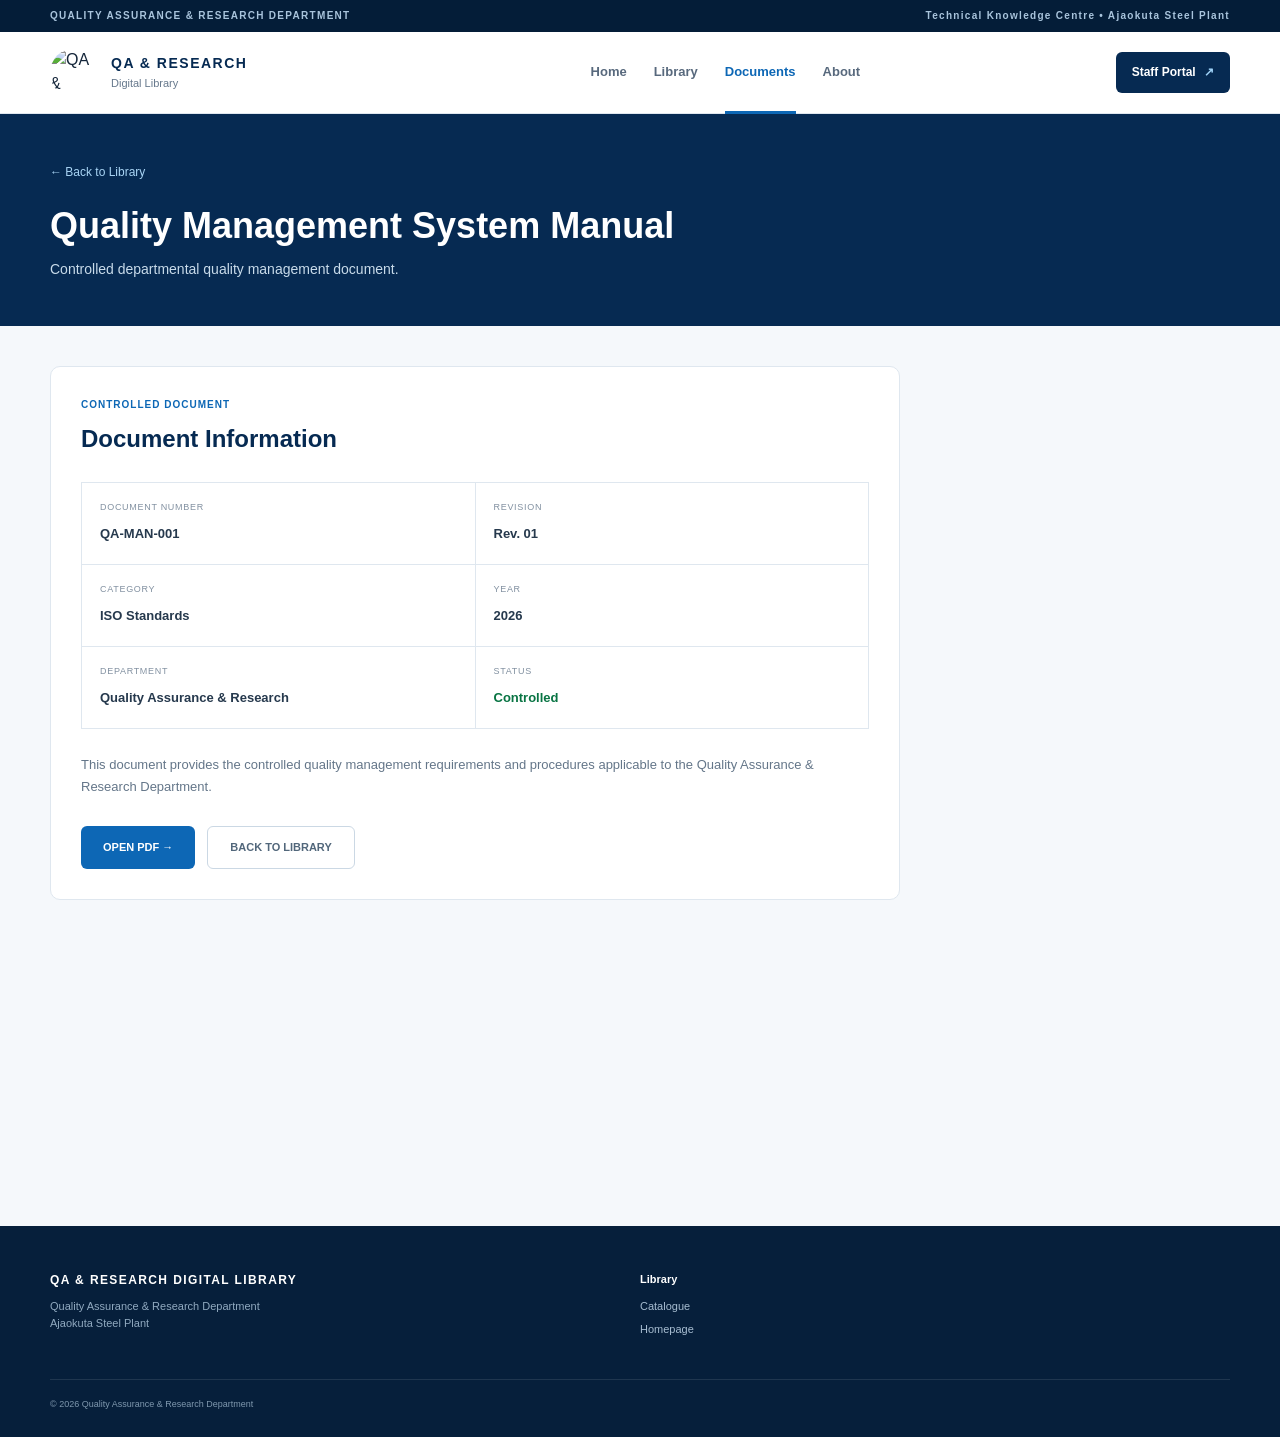
==== document.html @ fb2646c5 "Add files via upload" ====
<!DOCTYPE html>
<html lang="en">

<head>

    <meta charset="UTF-8">

    <meta name="viewport"
          content="width=device-width, initial-scale=1.0">

    <title>Document Details | QA & Research Library</title>

    <link rel="stylesheet"
          href="style.css">
          <link rel="manifest" href="manifest.json">
<meta name="theme-color" content="#062a52">

    <style>

        .document-page {
            background: #f5f8fb;
            min-height: 100vh;
            padding-bottom: 80px;
        }

        .document-hero {
            background: #062a52;
            color: white;
            padding: 45px 0;
        }

        .back-link {
            color: #a9d5f5;
            font-size: 12px;
            text-decoration: none;
        }

        .back-link:hover {
            color: white;
        }

        .document-hero h1 {
            font-size: 36px;
            max-width: 800px;
            line-height: 1.2;
            margin: 20px 0 12px;
        }

        .document-hero p {
            color: #c8dbea;
            max-width: 700px;
            font-size: 14px;
        }

        .document-content {
            padding-top: 40px;
        }

        .document-card {
            background: white;
            border: 1px solid #dfe7ef;
            border-radius: 10px;
            padding: 30px;
            max-width: 850px;
        }

        .document-label {
            color: #0d67b5;
            font-size: 10px;
            font-weight: 900;
            letter-spacing: 1px;
            margin-bottom: 8px;
        }

        .document-card h2 {
            color: #062a52;
            font-size: 24px;
            margin-bottom: 25px;
        }

        .details-grid {
            display: grid;
            grid-template-columns: repeat(2, 1fr);
            gap: 1px;
            background: #dfe7ef;
            border: 1px solid #dfe7ef;
            margin-bottom: 25px;
        }

        .detail-item {
            background: white;
            padding: 18px;
        }

        .detail-item span {
            display: block;
            color: #8190a0;
            font-size: 9px;
            text-transform: uppercase;
            letter-spacing: .7px;
            margin-bottom: 6px;
        }

        .detail-item strong {
            color: #26394d;
            font-size: 13px;
        }

        .status-controlled {
            color: #087443 !important;
        }

        .document-description {
            color: #647689;
            font-size: 13px;
            line-height: 1.7;
            margin-bottom: 28px;
        }

        .document-actions {
            display: flex;
            gap: 12px;
            flex-wrap: wrap;
        }

        .open-pdf {
            background: #0d67b5;
            color: white;
            padding: 13px 22px;
            border-radius: 6px;
            text-decoration: none;
            font-size: 11px;
            font-weight: 800;
        }

        .open-pdf:hover {
            background: #062a52;
        }

        .back-library {
            border: 1px solid #cbd8e4;
            color: #52677b;
            padding: 12px 22px;
            border-radius: 6px;
            text-decoration: none;
            font-size: 11px;
            font-weight: 800;
        }

        .back-library:hover {
            background: #eef5fa;
        }

        @media (max-width: 600px) {

            .document-hero h1 {
                font-size: 28px;
            }

            .document-card {
                padding: 20px;
            }

            .details-grid {
                grid-template-columns: 1fr;
            }

        }

    </style>

</head>


<body>


<!-- TOP BAR -->

<div class="topbar">

    <div class="container topbar-inner">

        <span>
            QUALITY ASSURANCE & RESEARCH DEPARTMENT
        </span>

        <span>
            Technical Knowledge Centre • Ajaokuta Steel Plant
        </span>

    </div>

</div>


<!-- HEADER -->

<header class="header">

    <div class="container nav">

        <a class="brand"
           href="index.html">

            <img
                src="images/logo.png"
                alt="QA & Research"
            >

            <span>

                <b>
                    QA & RESEARCH
                </b>

                <small>
                    Digital Library
                </small>

            </span>

        </a>


        <nav>

            <a href="index.html">
                Home
            </a>

            <a href="library.html">
                Library
            </a>

            <a class="active"
               href="library.html">
                Documents
            </a>

            <a href="index.html#about">
                About
            </a>

        </nav>


        <a class="portal"
           href="#">
            Staff Portal
            <span>↗</span>
        </a>

    </div>

</header>



<!-- DOCUMENT HERO -->

<section class="document-hero">

    <div class="container">

        <a class="back-link"
           href="library.html">

            ← Back to Library

        </a>


        <h1 id="documentTitle">
            Quality Management System Manual
        </h1>


        <p id="documentDescription">

            Controlled departmental quality
            management document.

        </p>

    </div>

</section>



<!-- DOCUMENT DETAILS -->

<main class="document-page">

    <div class="container document-content">

        <div class="document-card">

            <div class="document-label">
                CONTROLLED DOCUMENT
            </div>


            <h2>
                Document Information
            </h2>


            <div class="details-grid">


                <div class="detail-item">

                    <span>
                        Document Number
                    </span>

                    <strong id="documentNumber">
                        QA-MAN-001
                    </strong>

                </div>


                <div class="detail-item">

                    <span>
                        Revision
                    </span>

                    <strong id="documentRevision">
                        Rev. 01
                    </strong>

                </div>


                <div class="detail-item">

                    <span>
                        Category
                    </span>

                    <strong id="documentCategory">
                        ISO Standards
                    </strong>

                </div>


                <div class="detail-item">

                    <span>
                        Year
                    </span>

                    <strong id="documentYear">
                        2026
                    </strong>

                </div>


                <div class="detail-item">

                    <span>
                        Department
                    </span>

                    <strong>
                        Quality Assurance & Research
                    </strong>

                </div>


                <div class="detail-item">

                    <span>
                        Status
                    </span>

                    <strong
                        class="status-controlled"
                        id="documentStatus">

                        Controlled

                    </strong>

                </div>


            </div>


            <p class="document-description"
               id="fullDescription">

                This document provides the controlled
                quality management requirements and
                procedures applicable to the Quality
                Assurance & Research Department.

            </p>


            <div class="document-actions">

                <a
                    class="open-pdf"
                    id="pdfLink"
                    href="documents/iso/qms-manual.pdf"
                    target="_blank">

                    OPEN PDF →

                </a>


                <a
                    class="back-library"
                    href="library.html">

                    BACK TO LIBRARY

                </a>

            </div>

        </div>

    </div>

</main>



<!-- FOOTER -->

<footer>

    <div class="container footer-grid">

        <div>

            <div class="footer-brand">
                QA & RESEARCH DIGITAL LIBRARY
            </div>

            <p>
                Quality Assurance & Research Department
                <br>
                Ajaokuta Steel Plant
            </p>

        </div>


        <div>

            <b>
                Library
            </b>

            <a href="library.html">
                Catalogue
            </a>

            <a href="index.html">
                Homepage
            </a>

        </div>


    </div>


    <div class="container copyright">

        © 2026 Quality Assurance & Research Department

    </div>

</footer>

<script>

const documents = {

    "QA-MAN-001": {
        title: "Quality Management System Manual",
        description: "Controlled departmental quality management document.",
        number: "QA-MAN-001",
        revision: "Rev. 01",
        category: "ISO Standards",
        year: "2026",
        department: "Quality Assurance & Research",
        status: "Controlled",
        pdf: "documents/iso/qms-manual.pdf"
    },


    "RES-PAP-001": {
        title: "Metallurgical Properties of Structural Steel",
        description: "Research paper covering steel composition, microstructure and mechanical properties.",
        number: "RES-PAP-001",
        revision: "Rev. 01",
        category: "Research Papers",
        year: "2026",
        department: "Quality Assurance & Research",
        status: "Approved",
        pdf: "documents/research/research-paper.pdf"
    },


    "QA-CAL-001": {
        title: "Laboratory Calibration Schedule",
        description: "Controlled schedule for calibration of laboratory measuring and testing equipment.",
        number: "QA-CAL-001",
        revision: "Rev. 01",
        category: "Calibration",
        year: "2026",
        department: "Quality Assurance & Research",
        status: "Controlled",
        pdf: "documents/calibration/calibration-schedule.pdf"
    },


    "QA-SOP-001": {
        title: "Steel Chemical Analysis Procedure",
        description: "Approved procedure for chemical analysis of steel and related metallurgical samples.",
        number: "QA-SOP-001",
        revision: "Rev. 01",
        category: "Laboratory SOPs",
        year: "2026",
        department: "Quality Assurance & Research",
        status: "Approved",
        pdf: "documents/sops/chemical-analysis-sop.pdf"
    },


    "QA-TR-001": {
        title: "Mechanical Testing Reference Manual",
        description: "Reference document covering mechanical testing methods, requirements and technical procedures.",
        number: "QA-TR-001",
        revision: "Rev. 01",
        category: "Technical Reports",
        year: "2026",
        department: "Quality Assurance & Research",
        status: "Approved",
        pdf: "documents/reports/mechanical-testing-report.pdf"
    },


    "QA-TM-001": {
        title: "Laboratory Safety and Operations Manual",
        description: "Training reference covering laboratory safety, equipment operation and working procedures.",
        number: "QA-TM-001",
        revision: "Rev. 01",
        category: "Training Manuals",
        year: "2026",
        department: "Quality Assurance & Research",
        status: "Controlled",
        pdf: "documents/training/laboratory-training-manual.pdf"
    }

};


const urlParams =
    new URLSearchParams(window.location.search);

const documentID =
    urlParams.get("doc");

const documentData =
    documents[documentID];


if (documentData) {

    document.getElementById("documentTitle").textContent =
        documentData.title;

    document.getElementById("documentDescription").textContent =
        documentData.description;

    document.getElementById("documentNumber").textContent =
        documentData.number;

    document.getElementById("documentRevision").textContent =
        documentData.revision;

    document.getElementById("documentCategory").textContent =
        documentData.category;

    document.getElementById("documentYear").textContent =
        documentData.year;

    document.getElementById("documentStatus").textContent =
        documentData.status;

    document.getElementById("fullDescription").textContent =
        documentData.description;

    document.getElementById("pdfLink").href =
        documentData.pdf;

    document.title =
        documentData.title +
        " | QA & Research Library";

}
</script>

<script>
    if ("serviceWorker" in navigator) {

        window.addEventListener("load", function() {

            navigator.serviceWorker
                .register("sw.js")
                .then(function() {

                    console.log(
                        "QA Research Library service worker registered."
                    );

                })
                .catch(function(error) {

                    console.log(
                        "Service worker registration failed:",
                        error
                    );

                });

        });

    }
</script>

</body>

</html>
---- style.css ----
:root {
    --navy: #062a52;
    --blue: #0d67b5;
    --sky: #79b9ec;
    --ink: #15263a;
    --muted: #66788c;
    --line: #dfe7ef;
    --white: #ffffff;
}


/* =========================
   BASIC RESET
========================= */

* {
    box-sizing: border-box;
    margin: 0;
    padding: 0;
}

html {
    scroll-behavior: smooth;
}

body {
    font-family: Arial, Helvetica, sans-serif;
    color: var(--ink);
    background: #ffffff;
    line-height: 1.55;
}

a {
    text-decoration: none;
    color: inherit;
}

.container {
    width: min(1180px, calc(100% - 40px));
    margin: auto;
}


/* =========================
   TOP BAR
========================= */

.topbar {
    background: #041d38;
    color: #a9c4dc;
    font-size: 10px;
    letter-spacing: 1.3px;
    font-weight: 700;
}

.topbar-inner {
    height: 32px;
    display: flex;
    justify-content: space-between;
    align-items: center;
}


/* =========================
   HEADER
========================= */

.header {
    height: 82px;
    background: #ffffff;
    border-bottom: 1px solid var(--line);
    position: sticky;
    top: 0;
    z-index: 50;
}

.nav {
    height: 100%;
    display: flex;
    align-items: center;
    gap: 35px;
}


/* LOGO */

.brand {
    display: flex;
    align-items: center;
    gap: 11px;
    min-width: 285px;
}

.brand img {
    width: 50px;
    height: 50px;
    object-fit: contain;
    border-radius: 50%;
}

.brand b {
    display: block;
    color: var(--navy);
    font-size: 14px;
    letter-spacing: 1.5px;
}

.brand small {
    display: block;
    color: var(--muted);
    font-size: 11px;
}


/* NAVIGATION */

nav {
    display: flex;
    gap: 27px;
    align-items: center;
    flex: 1;
    justify-content: center;
}

nav a {
    font-size: 13px;
    font-weight: 700;
    color: #58697d;
    padding: 31px 0 28px;
    border-bottom: 3px solid transparent;
}

nav a:hover,
nav a.active {
    color: var(--blue);
    border-color: var(--blue);
}


/* STAFF PORTAL */

.portal {
    background: var(--navy);
    color: #ffffff;
    padding: 11px 16px;
    border-radius: 6px;
    font-size: 12px;
    font-weight: 800;
    white-space: nowrap;
}

.portal span {
    margin-left: 5px;
    color: #9dd0f5;
}


/* =========================
   HERO
========================= */

.hero {
    min-height: 610px;
    position: relative;
    overflow: hidden;
    background: #0b2d50;
}

.hero-bg {
    position: absolute;
    inset: 0;

    background-image:
        url("images/hero-ajao.png");

    background-position: center;
    background-size: cover;
    background-repeat: no-repeat;
}

.hero-shade {
    position: absolute;
    inset: 0;

    background:
        linear-gradient(
            90deg,
            rgba(2, 22, 43, 0.92) 0%,
            rgba(3, 30, 58, 0.78) 42%,
            rgba(4, 28, 51, 0.38) 73%,
            rgba(4, 25, 45, 0.22) 100%
        );
}

.hero-content {
    position: relative;
    z-index: 1;

    min-height: 610px;

    display: flex;
    align-items: center;
    justify-content: space-between;

    gap: 45px;
    padding: 70px 0;
}


/* HERO TEXT */

.hero-copy {
    max-width: 700px;
    color: #ffffff;
}

.pill {
    display: inline-block;

    border: 1px solid rgba(145, 202, 244, 0.55);

    color: #9fd2f7;

    background: rgba(8, 55, 94, 0.35);

    padding: 7px 12px;

    border-radius: 30px;

    font-size: 10px;

    letter-spacing: 1.8px;

    font-weight: 800;
}

.hero h1 {
    font-size: 58px;

    line-height: 1.04;

    letter-spacing: -2px;

    margin: 18px 0 20px;
}

.hero h1 em {
    font-style: normal;
    color: #8ec8f5;
}

.hero p {
    font-size: 17px;

    color: #d9e8f6;

    max-width: 650px;

    margin-bottom: 28px;
}


/* =========================
   SEARCH
========================= */

.search {
    display: flex;

    align-items: center;

    background: #ffffff;

    border-radius: 8px;

    padding: 5px;

    max-width: 690px;

    box-shadow:
        0 18px 45px rgba(0, 0, 0, 0.28);
}

.search-icon {
    font-size: 25px;
    color: #7d8da0;
    padding: 0 9px;
}

.search input {
    border: 0;

    outline: 0;

    flex: 1;

    font-size: 14px;

    padding: 12px 5px;

    min-width: 0;

    color: var(--ink);
}

.search button {
    border: 0;

    background: var(--blue);

    color: #ffffff;

    font-weight: 800;

    padding: 13px 23px;

    border-radius: 6px;

    cursor: pointer;
}

.search button:hover {
    background: #09599b;
}


/* HERO LINKS */

.hero-links {
    display: flex;

    gap: 24px;

    margin-top: 16px;

    font-size: 12px;

    font-weight: 700;

    color: #cfe7fa;
}

.hero-links a:hover {
    text-decoration: underline;
}


/* =========================
   HERO INFORMATION PANEL
========================= */

.hero-panel {
    width: 280px;

    background:
        rgba(4, 30, 56, 0.70);

    border:
        1px solid rgba(161, 205, 239, 0.32);

    backdrop-filter: blur(8px);

    border-radius: 12px;

    color: #ffffff;

    padding: 27px;

    box-shadow:
        0 20px 55px rgba(0, 0, 0, 0.18);
}

.panel-label {
    font-size: 9px;

    letter-spacing: 1.8px;

    color: #9bc8e9;

    font-weight: 800;
}

.panel-number {
    font-size: 47px;

    line-height: 1;

    margin: 14px 0 3px;

    font-weight: 800;
}

.panel-number span {
    font-size: 23px;
    color: #8fc8f3;
}

.panel-title {
    font-size: 12px;
    color: #cbdceb;
}

.panel-line {
    height: 1px;

    background:
        rgba(255, 255, 255, 0.18);

    margin: 22px 0;
}

.panel-grid {
    display: grid;

    grid-template-columns: 1fr 1fr;

    gap: 20px 12px;
}

.panel-grid b {
    display: block;

    font-size: 19px;
}

.panel-grid span {
    display: block;

    font-size: 10px;

    color: #a9bfd2;

    margin-top: 2px;
}


/* =========================
   INTRODUCTION
========================= */

.intro {
    display: grid;

    grid-template-columns: 1fr 0.8fr;

    gap: 90px;

    align-items: end;

    padding: 75px 0 48px;
}

.eyebrow {
    font-size: 10px;

    letter-spacing: 2px;

    color: var(--blue);

    font-weight: 900;
}

.intro h2,
.section-head h2 {
    font-size: 34px;

    line-height: 1.18;

    color: var(--navy);

    margin-top: 8px;

    letter-spacing: -0.7px;
}

.intro p {
    font-size: 15px;

    color: var(--muted);

    max-width: 520px;
}


/* =========================
   LIBRARY
========================= */

.library {
    padding: 25px 0 78px;
}

.section-head {
    display: flex;

    align-items: end;

    justify-content: space-between;

    margin-bottom: 25px;
}

.section-head > a {
    font-size: 12px;

    color: var(--blue);

    font-weight: 800;
}


/* CATEGORY CARDS */

.cards {
    display: grid;

    grid-template-columns:
        repeat(3, 1fr);

    gap: 16px;
}

.card {
    display: grid;

    grid-template-columns:
        68px 1fr 25px;

    gap: 16px;

    align-items: center;

    border: 1px solid var(--line);

    border-radius: 10px;

    padding: 18px;

    background: #ffffff;

    transition: 0.2s;
}

.card:hover {
    transform: translateY(-4px);

    box-shadow:
        0 18px 45px rgba(4, 34, 65, 0.10);

    border-color: #bdd7ec;
}

.card-icon {
    width: 68px;

    height: 68px;

    border-radius: 9px;

    overflow: hidden;

    background: var(--navy);
}

.card-icon img {
    width: 100%;

    height: 100%;

    object-fit: cover;
}

.card h3 {
    font-size: 16px;

    color: var(--navy);

    margin-bottom: 3px;
}

.card p {
    font-size: 11.5px;

    color: var(--muted);

    line-height: 1.45;
}

.card > span {
    align-self: start;

    color: #b1bfcd;

    font-size: 10px;

    font-weight: 800;

    padding-top: 2px;
}


/* =========================
   FEATURE SECTION
========================= */

.feature {
    background: var(--navy);

    margin-top: 2px;
}

.feature-inner {
    display: grid;

    grid-template-columns:
        1.05fr 0.95fr;

    min-height: 370px;
}

.feature-image {
    min-height: 370px;
}

.feature-image img {
    width: 100%;

    height: 100%;

    object-fit: cover;
}

.feature-copy {
    padding: 55px 54px;

    display: flex;

    flex-direction: column;

    justify-content: center;

    color: #ffffff;
}

.feature-copy h2 {
    font-size: 34px;

    line-height: 1.15;

    margin: 9px 0 14px;
}

.feature-copy p {
    color: #c8d9e8;

    font-size: 14px;

    max-width: 480px;

    margin-bottom: 23px;
}

.light {
    color: #8fc9f4;
}

.button {
    align-self: flex-start;

    padding: 12px 17px;

    border-radius: 6px;

    font-size: 12px;

    font-weight: 800;
}

.light-button {
    background: #ffffff;

    color: var(--navy);
}


/* =========================
   LATEST DOCUMENTS
========================= */

.latest {
    padding: 78px 0;
}

.documents {
    border: 1px solid var(--line);

    border-radius: 10px;

    overflow: hidden;
}

.doc {
    display: grid;

    grid-template-columns:
        42px 2.2fr 1.1fr 0.45fr 0.45fr;

    gap: 15px;

    align-items: center;

    padding: 17px 18px;

    border-top: 1px solid var(--line);
}

.doc:first-child {
    border-top: 0;
}

.doc:hover {
    background: #f8fbfe;
}

.file {
    font-size: 9px;

    font-weight: 900;

    color: var(--blue);

    background: #eaf3fb;

    padding: 7px 5px;

    border-radius: 5px;

    text-align: center;
}

.doc-main b {
    display: block;

    font-size: 13px;

    color: var(--ink);
}

.doc-main small {
    display: block;

    font-size: 10px;

    color: #8b98a8;

    margin-top: 2px;
}

.tag {
    font-size: 10px;

    color: #587087;
}

.year {
    font-size: 11px;

    color: #7a8999;
}

.open {
    font-size: 11px;

    font-weight: 800;

    color: var(--blue);

    text-align: right;
}


/* =========================
   STATISTICS
========================= */

.stats {
    background: #eef5fa;

    border-top:
        1px solid #dce7ef;

    border-bottom:
        1px solid #dce7ef;
}

.stat-grid {
    display: grid;

    grid-template-columns:
        repeat(4, 1fr);

    padding: 40px 0;
}

.stat-grid > div {
    text-align: center;

    border-right:
        1px solid #d5e1e9;
}

.stat-grid > div:last-child {
    border-right: 0;
}

.stat-grid b {
    display: block;

    font-size: 30px;

    color: var(--navy);
}

.stat-grid span {
    font-size: 11px;

    color: var(--muted);

    font-weight: 700;
}


/* =========================
   FOOTER
========================= */

footer {
    background: #061f3b;

    color: #b8cadb;
}

.footer-grid {
    display: grid;

    grid-template-columns:
        1.5fr 0.7fr 0.8fr;

    gap: 60px;

    padding: 45px 0 35px;
}

.footer-brand {
    font-size: 12px;

    letter-spacing: 1.4px;

    font-weight: 900;

    color: #ffffff;
}

.footer-grid p {
    font-size: 11px;

    margin-top: 9px;

    color: #91aac0;
}

.footer-grid b {
    display: block;

    color: #ffffff;

    font-size: 11px;

    margin-bottom: 10px;
}

.footer-grid a {
    display: block;

    font-size: 11px;

    margin: 6px 0;

    color: #a7bdd1;
}

.footer-grid a:hover {
    color: #8fc9f4;
}

.copyright {
    border-top:
        1px solid rgba(255,255,255,0.1);

    padding:
        18px 0 25px;

    font-size: 9px;

    color: #7f98ae;
}


/* =========================
   TABLET
========================= */

@media (max-width: 900px) {

    .topbar-inner {
        display: none;
    }

    .topbar {
        height: 6px;
    }

    .nav {
        gap: 15px;
    }

    nav {
        display: none;
    }

    .brand {
        min-width: 0;
        flex: 1;
    }

    .hero-content {
        align-items: flex-start;

        padding-top: 80px;
    }

    .hero-panel {
        display: none;
    }

    .hero h1 {
        font-size: 48px;
    }

    .intro {
        grid-template-columns: 1fr;

        gap: 22px;
    }

    .cards {
        grid-template-columns:
            repeat(2, 1fr);
    }

    .feature-inner {
        grid-template-columns: 1fr;
    }

    .feature-image {
        min-height: 280px;
    }

    .doc {
        grid-template-columns:
            42px 1fr auto;
    }

    .doc .tag,
    .doc .year {
        display: none;
    }

    .footer-grid {
        grid-template-columns:
            1fr 1fr;
    }
}


/* =========================
   MOBILE
========================= */

@media (max-width: 600px) {

    .container {
        width:
            min(100% - 30px, 1180px);
    }

    .header {
        height: 70px;
    }

    .brand img {
        width: 43px;

        height: 43px;
    }

    .brand b {
        font-size: 12px;
    }

    .brand small {
        font-size: 10px;
    }

    .portal {
        padding:
            9px 10px;

        font-size: 10px;
    }

    .hero {
        min-height: 640px;
    }

    .hero-content {
        min-height: 640px;

        padding: 70px 0;
    }

    .hero h1 {
        font-size: 38px;

        letter-spacing: -1.2px;
    }

    .hero p {
        font-size: 14px;
    }

    .search {
        display: block;

        background: transparent;

        box-shadow: none;
    }

    .search input {
        width: 100%;

        height: 47px;

        border-radius: 6px;

        margin-bottom: 7px;

        padding-left: 12px;
    }

    .search-icon {
        display: none;
    }

    .search button {
        width: 100%;

        height: 45px;
    }

    .hero-links {
        flex-direction: column;

        gap: 7px;
    }

    .intro {
        padding:
            50px 0 35px;
    }

    .intro h2,
    .section-head h2 {
        font-size: 28px;
    }

    .section-head {
        flex-direction: column;

        align-items: flex-start;

        gap: 10px;
    }

    .cards {
        grid-template-columns: 1fr;
    }

    .feature-copy {
        padding:
            38px 25px;
    }

    .feature-copy h2 {
        font-size: 28px;
    }

    .latest {
        padding: 55px 0;
    }

    .doc {
        grid-template-columns:
            38px 1fr;
    }

    .open {
        display: none;
    }

    .stat-grid {
        grid-template-columns:
            1fr 1fr;

        gap: 25px;
    }

    .stat-grid > div {
        border: 0;
    }

    .footer-grid {
        grid-template-columns: 1fr;

        gap: 28px;
    }

}
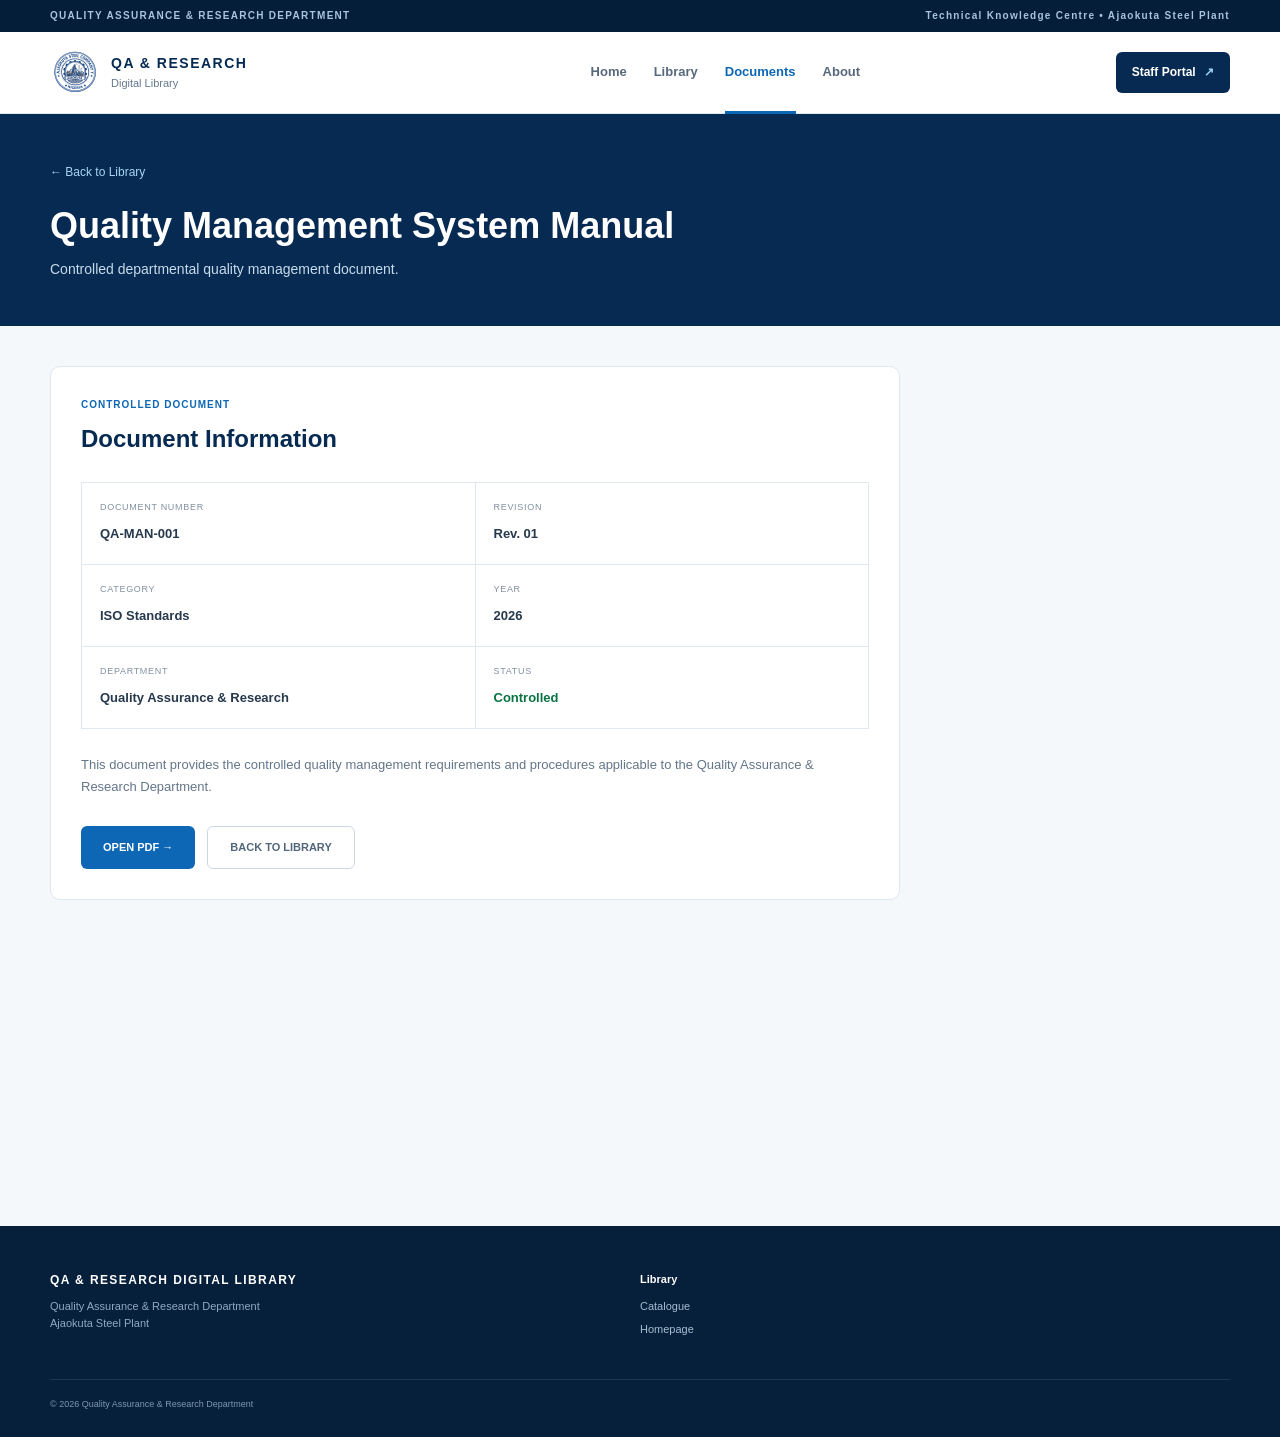
==== commit c9b1532a: "Change logo image format from PNG to WEBP" ====
--- a/document.html
+++ b/document.html
@@ -204,7 +204,7 @@
            href="index.html">
 
             <img
-                src="images/logo.png"
+                src="images/logo.webp"
                 alt="QA & Research"
             >
 
@@ -646,4 +646,4 @@
 
 </body>
 
-</html>+</html>
--- a/style.css
+++ b/style.css
@@ -26,7 +26,7 @@
 body {
     font-family: Arial, Helvetica, sans-serif;
     color: var(--ink);
-    background: #ffffff;
+    background: #f2f2f2;
     line-height: 1.55;
 }
 
@@ -171,7 +171,7 @@
     inset: 0;
 
     background-image:
-        url("images/hero-ajao.png");
+        url("images/hero-ajao.webp");
 
     background-position: center;
     background-size: cover;
@@ -1136,4 +1136,4 @@
         gap: 28px;
     }
 
-}+}
